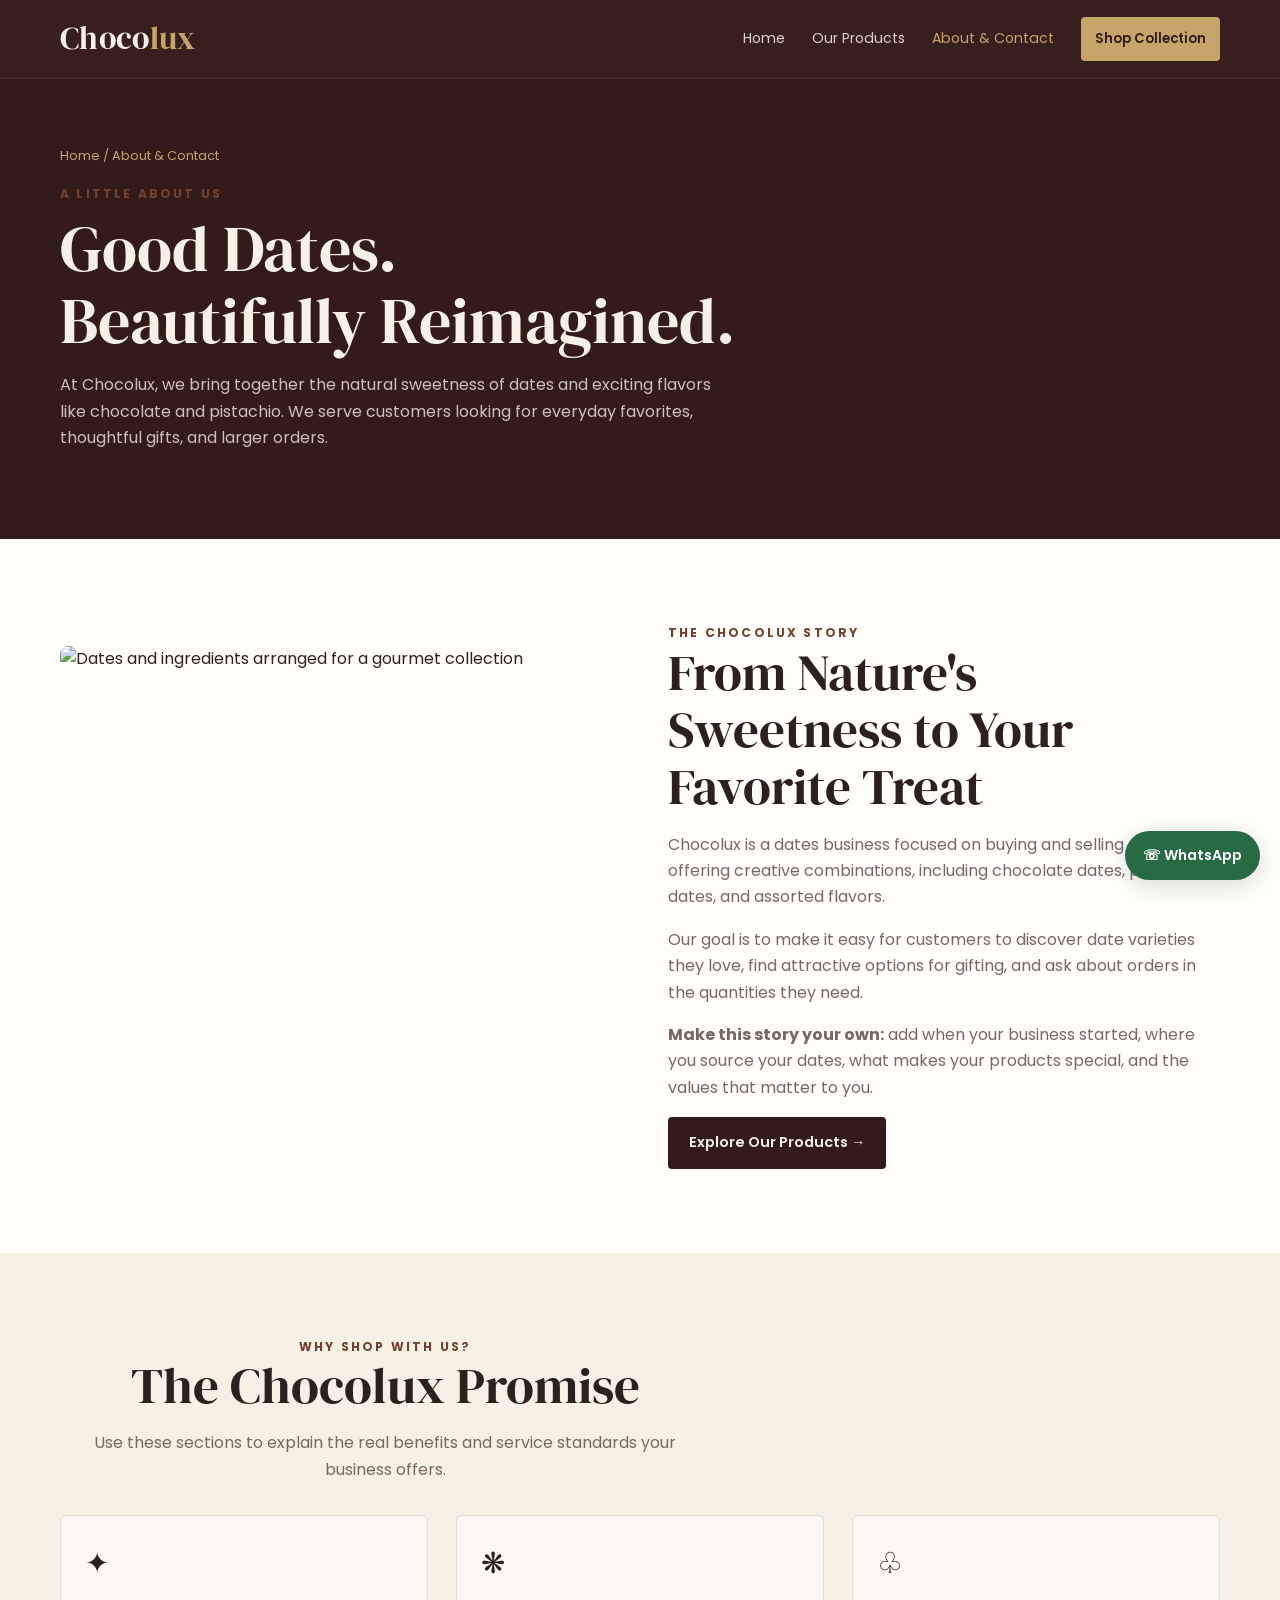
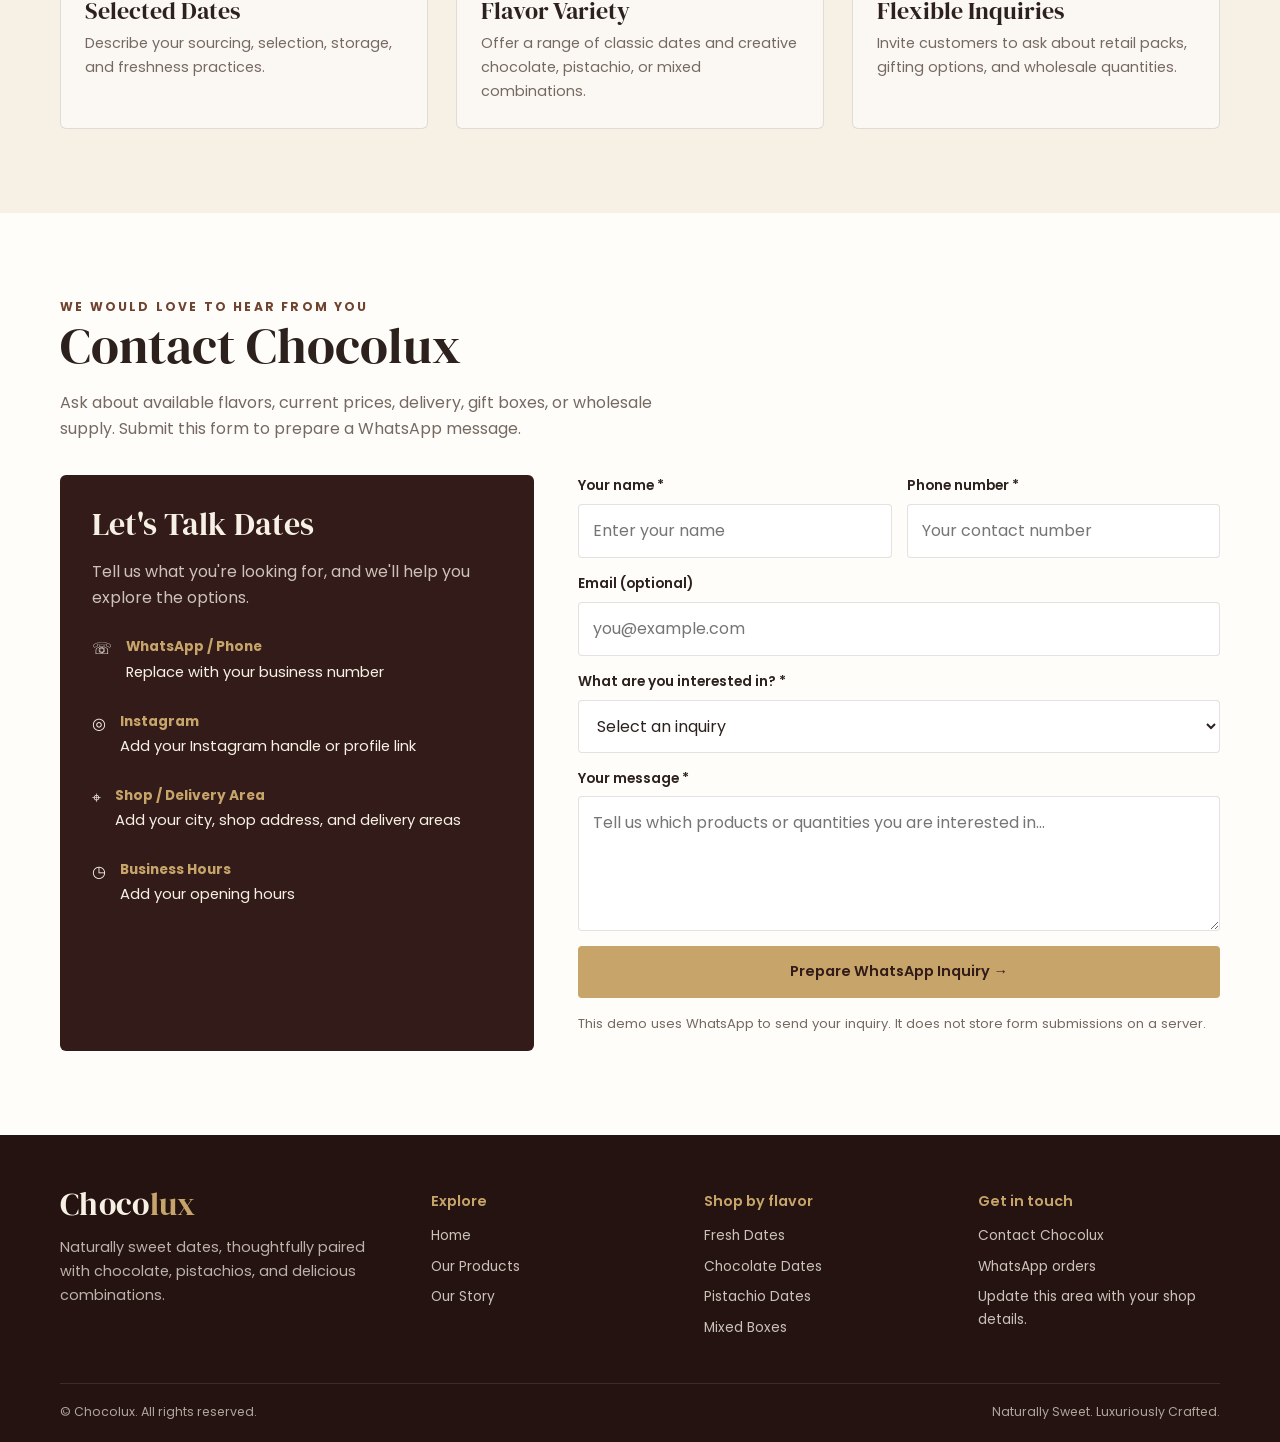
==== about.html @ 0d1a687f "ff" ====
<!doctype html>
<html lang="en">
<head>
  <meta charset="utf-8">
  <meta name="viewport" content="width=device-width, initial-scale=1">
  <meta name="description" content="Learn about Chocolux and contact us for date products, chocolate dates, pistachio combinations, retail purchases, and wholesale inquiries.">
  <title>About & Contact | Chocolux</title>
  <link rel="stylesheet" href="styles.css">
</head>
<body>
<header class="site-header">
  <div class="container navbar">
    <a class="brand" href="index.html" aria-label="Chocolux home">Choco<span>lux</span></a>
    <button class="menu-toggle" aria-label="Toggle navigation" aria-expanded="false">☰ Menu</button>
    <nav class="nav-links" aria-label="Main navigation">
      <a href="index.html" data-page="home">Home</a>
      <a href="products.html" data-page="products">Our Products</a>
      <a href="about.html" data-page="about">About & Contact</a>
      <a class="btn btn-primary btn-small" href="products.html">Shop Collection</a>
    </nav>
  </div>
</header>
<main>
  <section class="page-banner">
    <div class="container">
      <div class="breadcrumb"><a href="index.html">Home</a> / About & Contact</div>
      <div class="eyebrow">A little about us</div>
      <h1>Good Dates.<br>Beautifully Reimagined.</h1>
      <p>At Chocolux, we bring together the natural sweetness of dates and exciting flavors like chocolate and pistachio. We serve customers looking for everyday favorites, thoughtful gifts, and larger orders.</p>
    </div>
  </section>

  <section class="section">
    <div class="container story-grid">
      <div class="story-image">
        <img src="https://images.unsplash.com/photo-1575377427642-087cf684f29d?auto=format&fit=crop&w=1000&q=85" alt="Dates and ingredients arranged for a gourmet collection" loading="lazy">
      </div>
      <div class="story-copy">
        <div class="eyebrow">The Chocolux story</div>
        <h2>From Nature's Sweetness to Your Favorite Treat</h2>
        <p>Chocolux is a dates business focused on buying and selling dates and offering creative combinations, including chocolate dates, pistachio dates, and assorted flavors.</p>
        <p>Our goal is to make it easy for customers to discover date varieties they love, find attractive options for gifting, and ask about orders in the quantities they need.</p>
        <p><strong>Make this story your own:</strong> add when your business started, where you source your dates, what makes your products special, and the values that matter to you.</p>
        <a class="btn btn-dark" href="products.html">Explore Our Products →</a>
      </div>
    </div>
  </section>

  <section class="section soft-section">
    <div class="container">
      <div class="section-intro text-center">
        <div class="eyebrow">Why shop with us?</div>
        <h2>The Chocolux Promise</h2>
        <p>Use these sections to explain the real benefits and service standards your business offers.</p>
      </div>
      <div class="promise-grid">
        <div class="promise"><div class="promise-icon">✦</div><h3>Selected Dates</h3><p>Describe your sourcing, selection, storage, and freshness practices.</p></div>
        <div class="promise"><div class="promise-icon">❋</div><h3>Flavor Variety</h3><p>Offer a range of classic dates and creative chocolate, pistachio, or mixed combinations.</p></div>
        <div class="promise"><div class="promise-icon">♧</div><h3>Flexible Inquiries</h3><p>Invite customers to ask about retail packs, gifting options, and wholesale quantities.</p></div>
      </div>
    </div>
  </section>

  <section class="section" id="contact">
    <div class="container">
      <div class="section-intro">
        <div class="eyebrow">We would love to hear from you</div>
        <h2>Contact Chocolux</h2>
        <p>Ask about available flavors, current prices, delivery, gift boxes, or wholesale supply. Submit this form to prepare a WhatsApp message.</p>
      </div>
      <div class="contact-grid">
        <aside class="contact-details">
          <h2 style="font-size:2rem">Let's Talk Dates</h2>
          <p>Tell us what you're looking for, and we'll help you explore the options.</p>
          <div class="contact-item"><div>☏</div><div><strong>WhatsApp / Phone</strong><span>Replace with your business number</span></div></div>
          <div class="contact-item"><div>◎</div><div><strong>Instagram</strong><span>Add your Instagram handle or profile link</span></div></div>
          <div class="contact-item"><div>⌖</div><div><strong>Shop / Delivery Area</strong><span>Add your city, shop address, and delivery areas</span></div></div>
          <div class="contact-item"><div>◷</div><div><strong>Business Hours</strong><span>Add your opening hours</span></div></div>
        </aside>
        <form class="contact-form" id="contact-form">
          <div class="form-row">
            <div class="field"><label for="name">Your name *</label><input id="name" name="name" required placeholder="Enter your name"></div>
            <div class="field"><label for="phone">Phone number *</label><input id="phone" name="phone" required type="tel" placeholder="Your contact number"></div>
          </div>
          <div class="field"><label for="email">Email (optional)</label><input id="email" name="email" type="email" placeholder="you@example.com"></div>
          <div class="field"><label for="subject">What are you interested in? *</label>
            <select id="subject" name="subject" required>
              <option value="">Select an inquiry</option>
              <option>Retail order</option>
              <option>Chocolate dates</option>
              <option>Pistachio dates</option>
              <option>Mixed or gift box</option>
              <option>Wholesale / bulk order</option>
              <option>Other inquiry</option>
            </select>
          </div>
          <div class="field"><label for="message">Your message *</label><textarea id="message" name="message" required placeholder="Tell us which products or quantities you are interested in..."></textarea></div>
          <button class="btn btn-primary" type="submit">Prepare WhatsApp Inquiry →</button>
          <p class="form-note">This demo uses WhatsApp to send your inquiry. It does not store form submissions on a server.</p>
        </form>
      </div>
    </div>
  </section>
</main>
<footer class="site-footer">
  <div class="container">
    <div class="footer-grid">
      <div class="footer-brand">
        <a class="brand" href="index.html">Choco<span>lux</span></a>
        <p>Naturally sweet dates, thoughtfully paired with chocolate, pistachios, and delicious combinations.</p>
      </div>
      <div class="footer-col">
        <h3>Explore</h3>
        <a href="index.html">Home</a>
        <a href="products.html">Our Products</a>
        <a href="about.html">Our Story</a>
      </div>
      <div class="footer-col">
        <h3>Shop by flavor</h3>
        <a href="products.html#catalog">Fresh Dates</a>
        <a href="products.html#catalog">Chocolate Dates</a>
        <a href="products.html#catalog">Pistachio Dates</a>
        <a href="products.html#catalog">Mixed Boxes</a>
      </div>
      <div class="footer-col">
        <h3>Get in touch</h3>
        <a href="about.html#contact">Contact Chocolux</a>
        <a href="#" data-whatsapp-link>WhatsApp orders</a>
        <p>Update this area with your shop details.</p>
      </div>
    </div>
    <div class="footer-bottom">
      <span>© <span data-year></span> Chocolux. All rights reserved.</span>
      <span>Naturally Sweet. Luxuriously Crafted.</span>
    </div>
  </div>
</footer>
<a class="whatsapp-float" href="#" data-whatsapp-link aria-label="Contact Chocolux on WhatsApp">☏ WhatsApp</a>
<script src="script.js"></script>
<script>document.querySelector('[data-page="about"]')?.classList.add('active');</script>
</body>
</html>
---- styles.css ----
@import url('https://fonts.googleapis.com/css2?family=DM+Serif+Display&family=Poppins:wght@300;400;500;600;700&display=swap');

:root {
  --espresso: #321B18;
  --cocoa: #704331;
  --pistachio: #A6AD78;
  --cream: #F7F0E5;
  --gold: #C6A46A;
  --ink: #2d211d;
  --muted: #766962;
  --white: #fffdf9;
  --border: rgba(50, 27, 24, .13);
  --shadow: 0 14px 38px rgba(50, 27, 24, .10);
}

* { box-sizing: border-box; }
html { scroll-behavior: smooth; }
body {
  margin: 0;
  color: var(--ink);
  background: var(--white);
  font-family: 'Poppins', sans-serif;
  line-height: 1.65;
}
img { display: block; max-width: 100%; }
a { color: inherit; text-decoration: none; }
button, input, textarea, select { font: inherit; }
button, .btn { cursor: pointer; }
.container { width: min(1160px, calc(100% - 40px)); margin-inline: auto; }
.eyebrow {
  color: var(--cocoa); text-transform: uppercase; letter-spacing: .18em;
  font-size: .76rem; font-weight: 700;
}
h1, h2, h3, .brand { font-family: 'DM Serif Display', Georgia, serif; font-weight: 400; line-height: 1.12; }
h1 { font-size: clamp(2.8rem, 6vw, 5.4rem); margin: .55rem 0 1rem; }
h2 { font-size: clamp(2.1rem, 4vw, 3.3rem); margin: 0 0 1rem; }
h3 { font-size: 1.5rem; margin: .5rem 0; }
p { margin: 0 0 1rem; }
.section { padding: 84px 0; }
.section-intro { max-width: 650px; margin-bottom: 32px; }
.section-intro p { color: var(--muted); }
.text-center { text-align: center; }
.text-center .section-intro { margin-inline: auto; }
.btn {
  display: inline-flex; align-items: center; justify-content: center; gap: 8px;
  border: 1px solid transparent; border-radius: 4px; padding: 13px 20px;
  font-weight: 600; font-size: .9rem; transition: .2s ease;
}
.btn-primary { background: var(--gold); color: var(--espresso); }
.btn-primary:hover { background: #d5b77f; transform: translateY(-2px); }
.btn-dark { background: var(--espresso); color: var(--cream); }
.btn-dark:hover { background: var(--cocoa); }
.btn-outline { border-color: var(--cocoa); color: var(--cocoa); background: transparent; }
.btn-outline:hover { background: var(--espresso); color: white; }
.btn-small { padding: 10px 13px; font-size: .82rem; }
.site-header {
  position: sticky; top: 0; z-index: 20; background: rgba(50, 27, 24, .98);
  color: var(--cream); border-bottom: 1px solid rgba(255,255,255,.09);
}
.navbar { min-height: 78px; display: flex; align-items: center; justify-content: space-between; gap: 24px; }
.brand { font-size: 2rem; color: var(--cream); letter-spacing: .01em; white-space: nowrap; }
.brand span { color: var(--gold); }
.nav-links { display: flex; align-items: center; gap: 27px; font-size: .88rem; }
.nav-links a:not(.btn) { color: #f7f0e5d9; transition: color .2s; }
.nav-links a:hover, .nav-links a.active { color: var(--gold); }
.menu-toggle { display: none; background: transparent; color: var(--cream); border: 1px solid #ffffff40; border-radius: 4px; padding: 8px 11px; }
.hero { background: var(--espresso); color: var(--cream); overflow: hidden; }
.hero-grid { display: grid; grid-template-columns: 1fr 1.02fr; min-height: 590px; align-items: center; gap: 42px; }
.hero-copy { padding: 70px 0; }
.hero .eyebrow { color: var(--gold); }
.hero h1 { max-width: 650px; }
.hero h1 span { color: var(--gold); }
.hero-copy p { color: #f7f0e5c9; max-width: 520px; font-size: 1.02rem; }
.hero-actions { display: flex; flex-wrap: wrap; gap: 12px; margin-top: 27px; }
.hero-image { height: 520px; min-width: 0; position: relative; }
.hero-image img { width: 100%; height: 100%; object-fit: cover; border-radius: 180px 180px 8px 8px; }
.hero-image::after { content: ''; position: absolute; inset: 12px -12px -12px 12px; border: 1px solid #c6a46a99; border-radius: 180px 180px 8px 8px; pointer-events: none; }
.hero-note { margin-top: 25px; color: #e6d7c3; font-size: .82rem; letter-spacing: .04em; }
.category-grid, .product-grid, .feature-grid { display: grid; grid-template-columns: repeat(3, 1fr); gap: 24px; }
.category-card { position: relative; overflow: hidden; border-radius: 6px; background: var(--cream); }
.category-card img { width: 100%; aspect-ratio: 4 / 4.4; object-fit: cover; transition: transform .5s; }
.category-card:hover img { transform: scale(1.04); }
.category-card-copy { padding: 20px; }
.category-card-copy p { color: var(--muted); font-size: .9rem; margin-bottom: 10px; }
.arrow-link { font-weight: 600; color: var(--cocoa); font-size: .88rem; }
.product-grid { grid-template-columns: repeat(4, 1fr); }
.product-card { background: var(--white); border: 1px solid var(--border); border-radius: 6px; overflow: hidden; transition: transform .2s, box-shadow .2s; }
.product-card:hover { transform: translateY(-4px); box-shadow: var(--shadow); }
.product-card img { width: 100%; aspect-ratio: 1 / 1; object-fit: cover; background: var(--cream); }
.product-info { padding: 17px; }
.product-info h3 { font-size: 1.28rem; }
.product-info p { color: var(--muted); font-size: .84rem; min-height: 42px; }
.product-meta { color: var(--cocoa); font-size: .82rem; margin-bottom: 13px; }
.product-actions { display: flex; gap: 8px; flex-wrap: wrap; }
.product-actions .btn { flex: 1; }
.soft-section { background: var(--cream); }
.promise-grid { display: grid; grid-template-columns: repeat(3, 1fr); gap: 28px; }
.promise { padding: 24px; border: 1px solid var(--border); background: #ffffff8a; border-radius: 6px; }
.promise-icon { font-size: 1.8rem; margin-bottom: 10px; }
.promise p { color: var(--muted); font-size: .9rem; margin-bottom: 0; }
.cta-band { background: var(--espresso); color: var(--cream); padding: 54px 0; }
.cta-band-inner { display: flex; justify-content: space-between; align-items: center; gap: 28px; }
.cta-band h2 { margin-bottom: 8px; }
.cta-band p { color: #f7f0e5c9; margin: 0; max-width: 650px; }
.page-banner { background: var(--espresso); color: var(--cream); padding: 66px 0 72px; }
.page-banner h1 { font-size: clamp(2.6rem, 5vw, 4.5rem); }
.page-banner p { color: #f7f0e5c9; max-width: 680px; }
.breadcrumb { color: var(--gold); font-size: .8rem; margin-bottom: 18px; }
.filter-bar { display: flex; flex-wrap: wrap; gap: 10px; margin: 28px 0; }
.filter-btn { border: 1px solid var(--border); background: white; color: var(--cocoa); padding: 9px 15px; border-radius: 999px; cursor: pointer; }
.filter-btn.active, .filter-btn:hover { background: var(--espresso); color: white; border-color: var(--espresso); }
.product-grid.catalog { grid-template-columns: repeat(3, 1fr); }
.catalog .product-card img { aspect-ratio: 1 / .86; }
.bulk-panel { background: #e8e8d7; border-radius: 8px; padding: 38px; display: grid; grid-template-columns: 1fr auto; align-items: center; gap: 24px; margin-top: 48px; }
.bulk-panel p { color: var(--muted); margin: 0; max-width: 690px; }
.story-grid { display: grid; grid-template-columns: 1fr 1fr; align-items: center; gap: 56px; }
.story-image img { width: 100%; height: 500px; object-fit: cover; border-radius: 8px; }
.story-copy p { color: var(--muted); }
.contact-grid { display: grid; grid-template-columns: .85fr 1.15fr; gap: 44px; }
.contact-details { background: var(--espresso); color: var(--cream); padding: 32px; border-radius: 6px; }
.contact-details p { color: #f7f0e5c9; }
.contact-item { display: flex; gap: 14px; margin-top: 25px; }
.contact-item strong { display: block; color: var(--gold); font-size: .86rem; }
.contact-item span { overflow-wrap: anywhere; font-size: .92rem; }
.contact-form { display: grid; gap: 15px; }
.form-row { display: grid; grid-template-columns: 1fr 1fr; gap: 15px; }
.field { display: grid; gap: 6px; }
.field label { font-size: .86rem; font-weight: 600; }
.field input, .field textarea, .field select { width: 100%; border: 1px solid var(--border); background: white; padding: 13px 14px; border-radius: 4px; color: var(--ink); outline-color: var(--gold); }
.field textarea { min-height: 135px; resize: vertical; }
.form-note { color: var(--muted); font-size: .82rem; }
.site-footer { background: #241310; color: var(--cream); padding: 52px 0 20px; }
.footer-grid { display: grid; grid-template-columns: 1.4fr 1fr 1fr 1fr; gap: 32px; padding-bottom: 35px; }
.footer-brand p { color: #f7f0e5b8; max-width: 330px; font-size: .9rem; margin-top: 13px; }
.footer-col h3 { font-family: 'Poppins', sans-serif; font-size: .9rem; font-weight: 600; margin: 6px 0 16px; color: var(--gold); }
.footer-col a, .footer-col p { display: block; color: #f7f0e5c9; font-size: .86rem; margin: 8px 0; }
.footer-col a:hover { color: var(--gold); }
.footer-bottom { border-top: 1px solid #ffffff1c; padding-top: 18px; color: #f7f0e5a8; font-size: .78rem; display: flex; justify-content: space-between; gap: 15px; flex-wrap: wrap; }
.notice { padding: 13px 16px; background: #e8e8d7; border-radius: 4px; color: var(--espresso); font-size: .9rem; display: none; }
.notice.show { display: block; }
.whatsapp-float { position: fixed; z-index: 25; right: 20px; bottom: 20px; background: #286a43; color: white; border-radius: 999px; padding: 13px 18px; box-shadow: 0 6px 24px #0002; font-size: .88rem; font-weight: 600; }
.whatsapp-float:hover { background: #1e5535; }
.empty-state { display: none; padding: 25px; color: var(--muted); }
@media (max-width: 900px) {
  .nav-links { gap: 16px; }
  .hero-grid { grid-template-columns: 1fr 1fr; gap: 25px; min-height: 500px; }
  .hero-image { height: 430px; }
  .product-grid { grid-template-columns: repeat(2, 1fr); }
  .product-grid.catalog { grid-template-columns: repeat(2, 1fr); }
  .footer-grid { grid-template-columns: repeat(2, 1fr); }
  .story-grid { gap: 32px; }
}
@media (max-width: 680px) {
  .container { width: min(100% - 30px, 560px); }
  .section { padding: 60px 0; }
  .navbar { min-height: 70px; flex-wrap: wrap; }
  .brand { font-size: 1.8rem; }
  .menu-toggle { display: block; }
  .nav-links { display: none; width: 100%; padding: 0 0 18px; flex-direction: column; align-items: stretch; gap: 0; }
  .nav-links.open { display: flex; }
  .nav-links a:not(.btn) { padding: 10px 0; }
  .nav-links .btn { margin-top: 8px; }
  .hero-grid { grid-template-columns: 1fr; gap: 8px; padding-bottom: 35px; }
  .hero-copy { padding: 54px 0 15px; }
  .hero-image { height: 360px; margin: 0 12px 12px; }
  .hero-image img, .hero-image::after { border-radius: 130px 130px 8px 8px; }
  .category-grid, .promise-grid { grid-template-columns: 1fr; }
  .category-card img { aspect-ratio: 16 / 10; }
  .product-grid, .product-grid.catalog { grid-template-columns: repeat(2, minmax(0, 1fr)); gap: 13px; }
  .product-info { padding: 12px; }
  .product-info h3 { font-size: 1.1rem; }
  .product-info p { font-size: .78rem; min-height: 0; }
  .product-actions { flex-direction: column; }
  .product-actions .btn { width: 100%; }
  .cta-band-inner { align-items: flex-start; flex-direction: column; }
  .bulk-panel { grid-template-columns: 1fr; padding: 25px; }
  .story-grid, .contact-grid { grid-template-columns: 1fr; gap: 28px; }
  .story-image img { height: 340px; }
  .form-row { grid-template-columns: 1fr; }
  .footer-grid { grid-template-columns: 1fr 1fr; gap: 25px 18px; }
  .footer-brand { grid-column: 1 / -1; }
  .footer-bottom { flex-direction: column; }
  .whatsapp-float { right: 12px; bottom: 12px; padding: 11px 14px; }
}
@media (max-width: 390px) {
  .product-grid, .product-grid.catalog { grid-template-columns: 1fr; }
  .footer-grid { grid-template-columns: 1fr; }
}
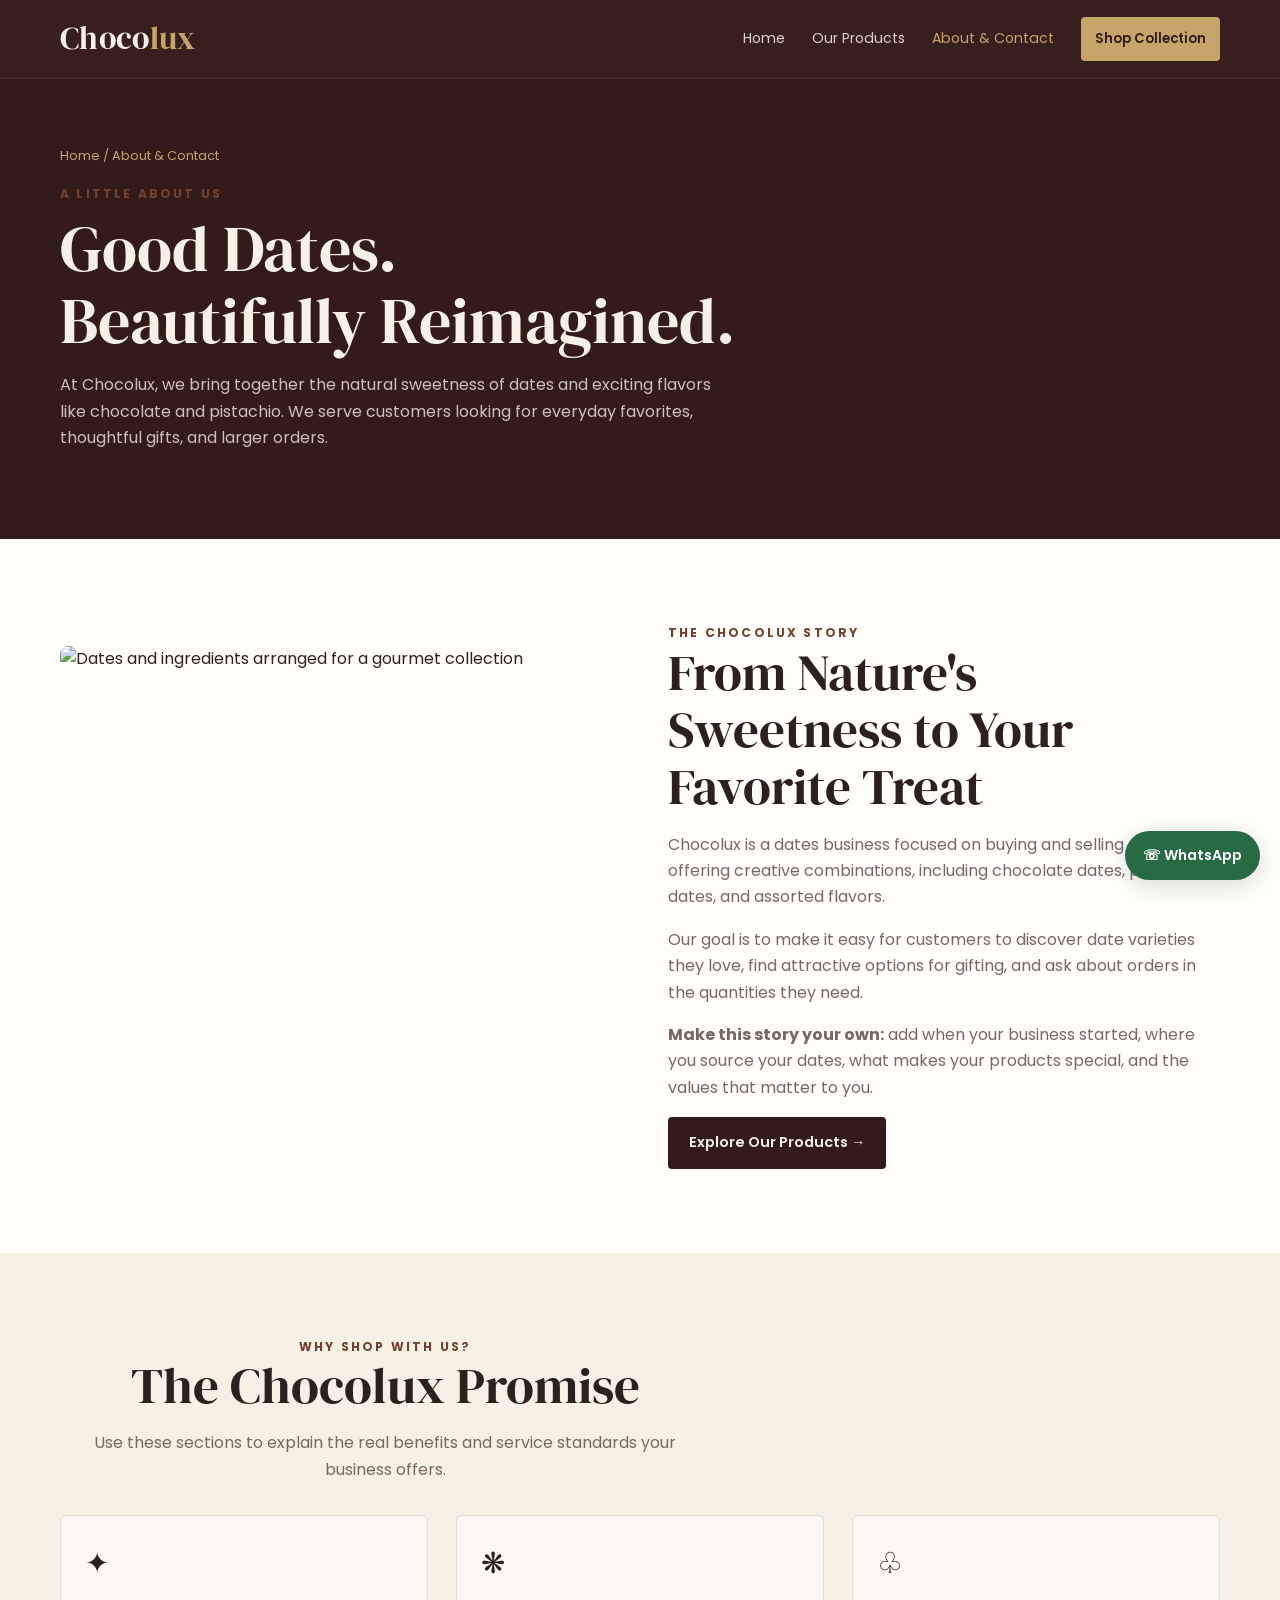
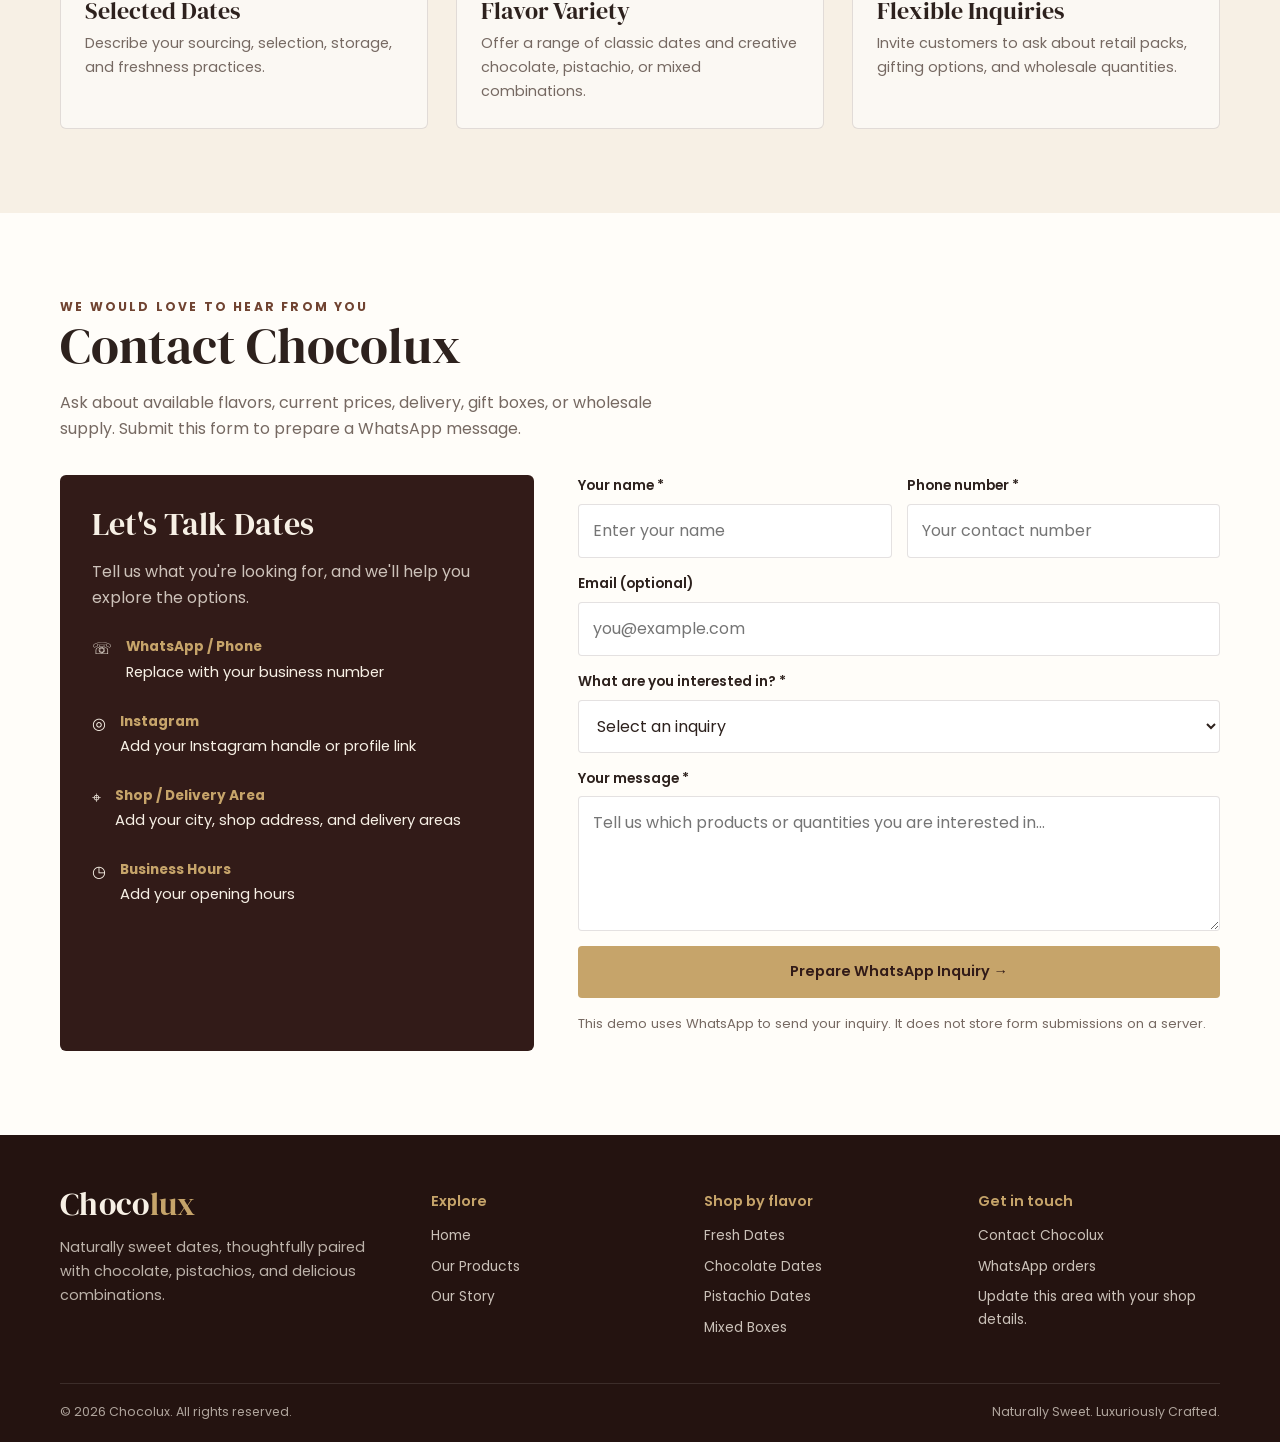
==== commit f6193e61: "Add files via upload new them" ====
--- a/about.html
+++ b/about.html
@@ -33,7 +33,7 @@
   <section class="section">
     <div class="container story-grid">
       <div class="story-image">
-        <img src="https://images.unsplash.com/photo-1575377427642-087cf684f29d?auto=format&fit=crop&w=1000&q=85" alt="Dates and ingredients arranged for a gourmet collection" loading="lazy">
+        <img src="https://www.thegreenfuels.com/cdn/shop/files/PremiumMedjoulDates.jpg?v=1741668512" alt="Dates and ingredients arranged for a gourmet collection" loading="lazy">
       </div>
       <div class="story-copy">
         <div class="eyebrow">The Chocolux story</div>
